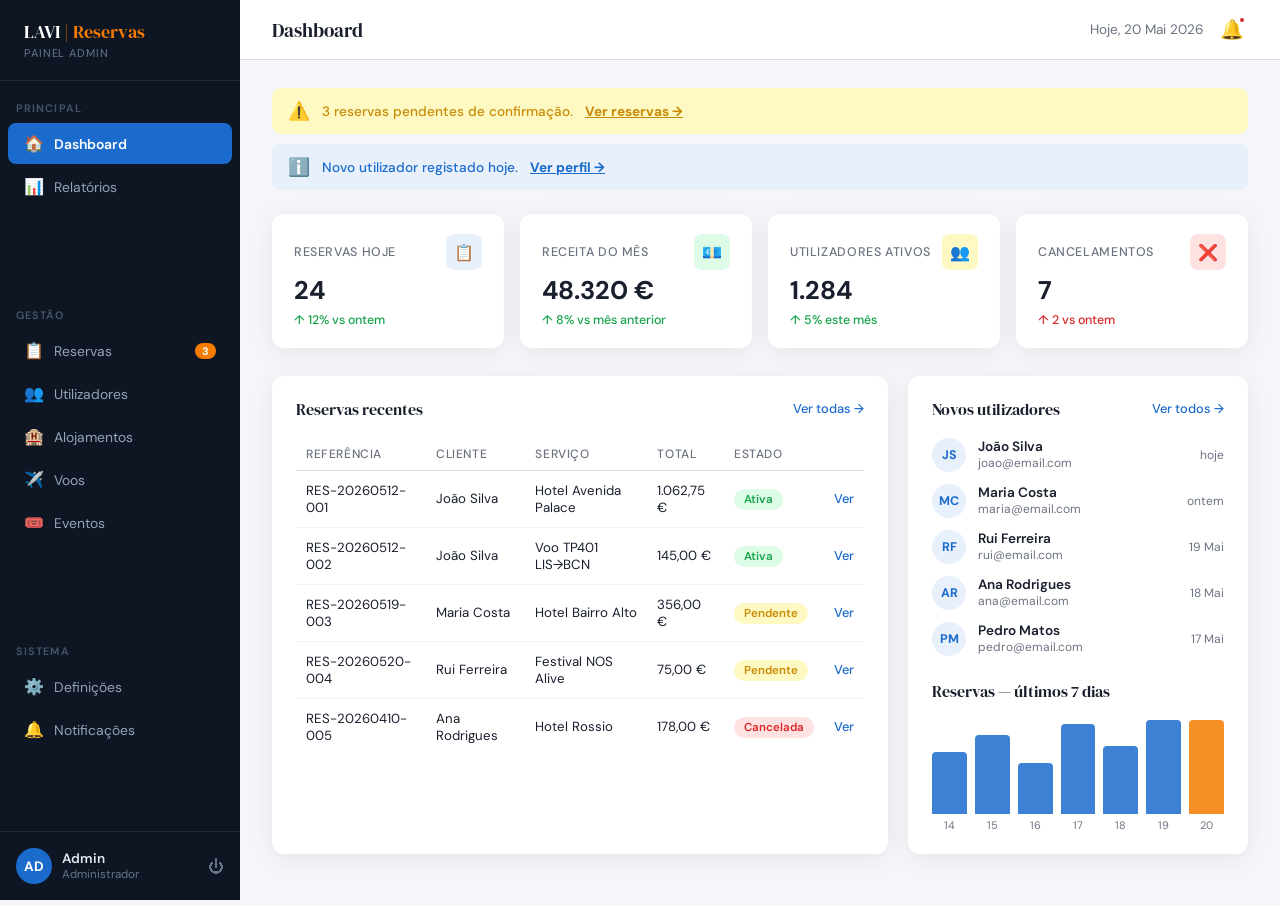
==== admin.html @ dd915f52 "Adicao de pagina de gestao e administracao das reservas" ====
<!DOCTYPE html>
<html lang="pt">
<head>
  <meta charset="UTF-8" />
  <meta name="viewport" content="width=device-width, initial-scale=1.0" />
  <title>LAVI Reservas — Painel Administrativo</title>
  <link rel="preconnect" href="https://fonts.googleapis.com" />
  <link rel="preconnect" href="https://fonts.gstatic.com" crossorigin />
  <link href="https://fonts.googleapis.com/css2?family=DM+Sans:wght@400;500;600&family=DM+Serif+Display&display=swap" rel="stylesheet" />
  <link rel="stylesheet" href="styles/style.css" />
  <style>
    :root {
      --azul:        #1a6bcc;
      --azul-hover:  #155bb0;
      --azul-claro:  #e8f0fb;
      --laranja:     #f57c00;
      --verde:       #16a34a;
      --verde-claro: #dcfce7;
      --vermelho:    #dc2626;
      --verm-claro:  #fee2e2;
      --amarelo:     #ca8a04;
      --amar-claro:  #fef9c3;
      --fundo:       #f4f6f9;
      --branco:      #ffffff;
      --cinza-borda: #d8dde6;
      --cinza-texto: #6b7280;
      --texto:       #1a1f2e;
      --sombra:      0 4px 24px rgba(0,0,0,0.07);
      --radius:      12px;
      --sidebar-w:   240px;
    }

    *, *::before, *::after { box-sizing: border-box; margin: 0; padding: 0; }

    body {
      font-family: 'DM Sans', sans-serif;
      background: var(--fundo);
      color: var(--texto);
      min-height: 100vh;
      display: flex;
    }

    /* ── Sidebar admin ── */
    .sidebar {
      width: var(--sidebar-w);
      background: #0f1623;
      min-height: 100vh;
      display: flex;
      flex-direction: column;
      padding: 0;
      position: fixed;
      top: 0;
      left: 0;
      z-index: 200;
    }

    .sidebar-logo {
      padding: 20px 24px;
      border-bottom: 1px solid #1e2a3a;
      text-decoration: none;
    }

    .sidebar-logo .nome {
      font-family: 'DM Serif Display', serif;
      font-size: 1.1rem;
      color: #ffffff;
    }

    .sidebar-logo .sub {
      font-size: 0.7rem;
      color: #64748b;
      text-transform: uppercase;
      letter-spacing: 0.08em;
      margin-top: 2px;
    }

    .sidebar-logo span { color: var(--laranja); }

    .sidebar-secao {
      padding: 20px 16px 8px;
      font-size: 0.68rem;
      text-transform: uppercase;
      letter-spacing: 0.1em;
      color: #475569;
      font-weight: 600;
    }

    .sidebar-menu {
      list-style: none;
      padding: 0 8px;
      flex: 1;
    }

    .sidebar-menu li a {
      display: flex;
      align-items: center;
      gap: 10px;
      padding: 10px 16px;
      border-radius: 8px;
      text-decoration: none;
      font-size: 0.87rem;
      color: #94a3b8;
      transition: background 0.15s, color 0.15s;
      margin-bottom: 2px;
    }

    .sidebar-menu li a:hover { background: #1e2a3a; color: #e2e8f0; }

    .sidebar-menu li.ativo a {
      background: var(--azul);
      color: #ffffff;
      font-weight: 600;
    }

    .sidebar-menu .icone { font-size: 1rem; width: 20px; text-align: center; }

    .badge-menu {
      margin-left: auto;
      background: var(--laranja);
      color: #fff;
      font-size: 0.68rem;
      font-weight: 700;
      padding: 1px 7px;
      border-radius: 20px;
    }

    .sidebar-footer {
      padding: 16px;
      border-top: 1px solid #1e2a3a;
    }

    .admin-perfil {
      display: flex;
      align-items: center;
      gap: 10px;
    }

    .admin-avatar {
      width: 36px;
      height: 36px;
      border-radius: 50%;
      background: var(--azul);
      color: #fff;
      display: flex;
      align-items: center;
      justify-content: center;
      font-weight: 700;
      font-size: 0.85rem;
      flex-shrink: 0;
    }

    .admin-info .nome { font-size: 0.85rem; color: #e2e8f0; font-weight: 600; }
    .admin-info .cargo { font-size: 0.72rem; color: #64748b; }

    .btn-sair-admin {
      margin-left: auto;
      color: #64748b;
      text-decoration: none;
      font-size: 1rem;
      transition: color 0.2s;
    }

    .btn-sair-admin:hover { color: var(--vermelho); }

    /* ── Conteúdo principal ── */
    .conteudo {
      margin-left: var(--sidebar-w);
      flex: 1;
      display: flex;
      flex-direction: column;
      min-height: 100vh;
    }

    /* Topbar */
    .topbar {
      background: var(--branco);
      border-bottom: 1px solid var(--cinza-borda);
      padding: 0 32px;
      height: 60px;
      display: flex;
      align-items: center;
      justify-content: space-between;
      position: sticky;
      top: 0;
      z-index: 100;
    }

    .topbar h1 {
      font-family: 'DM Serif Display', serif;
      font-size: 1.2rem;
      font-weight: 400;
    }

    .topbar-acoes {
      display: flex;
      align-items: center;
      gap: 12px;
      font-size: 0.85rem;
      color: var(--cinza-texto);
    }

    .btn-notif {
      position: relative;
      background: none;
      border: none;
      font-size: 1.2rem;
      cursor: pointer;
      padding: 4px;
    }

    .notif-dot {
      position: absolute;
      top: 2px;
      right: 2px;
      width: 8px;
      height: 8px;
      background: var(--vermelho);
      border-radius: 50%;
      border: 2px solid var(--branco);
    }

    /* Área principal */
    .area {
      padding: 28px 32px;
      flex: 1;
    }

    /* ── KPI Cards ── */
    .kpis {
      display: grid;
      grid-template-columns: repeat(4, 1fr);
      gap: 16px;
      margin-bottom: 28px;
    }

    .kpi {
      background: var(--branco);
      border-radius: var(--radius);
      box-shadow: var(--sombra);
      padding: 20px 22px;
      display: flex;
      flex-direction: column;
      gap: 8px;
    }

    .kpi-topo {
      display: flex;
      justify-content: space-between;
      align-items: center;
    }

    .kpi-label {
      font-size: 0.78rem;
      color: var(--cinza-texto);
      font-weight: 500;
      text-transform: uppercase;
      letter-spacing: 0.05em;
    }

    .kpi-icone {
      width: 36px;
      height: 36px;
      border-radius: 8px;
      display: flex;
      align-items: center;
      justify-content: center;
      font-size: 1rem;
    }

    .kpi-valor {
      font-size: 1.6rem;
      font-weight: 700;
      color: var(--texto);
      line-height: 1;
    }

    .kpi-delta {
      font-size: 0.78rem;
      font-weight: 500;
    }

    .delta-up   { color: var(--verde); }
    .delta-down { color: var(--vermelho); }

    /* ── Grid de painéis ── */
    .grid-paineis {
      display: grid;
      grid-template-columns: 1fr 340px;
      gap: 20px;
      margin-bottom: 24px;
    }

    .painel {
      background: var(--branco);
      border-radius: var(--radius);
      box-shadow: var(--sombra);
      padding: 22px 24px;
    }

    .painel-header {
      display: flex;
      justify-content: space-between;
      align-items: center;
      margin-bottom: 18px;
    }

    .painel-header h2 {
      font-family: 'DM Serif Display', serif;
      font-size: 1rem;
      font-weight: 400;
    }

    .btn-ver-todos {
      font-size: 0.8rem;
      color: var(--azul);
      text-decoration: none;
      font-weight: 500;
    }

    .btn-ver-todos:hover { text-decoration: underline; }

    /* Tabela de reservas recentes */
    table {
      width: 100%;
      border-collapse: collapse;
      font-size: 0.83rem;
    }

    thead th {
      text-align: left;
      padding: 8px 10px;
      color: var(--cinza-texto);
      font-weight: 500;
      font-size: 0.75rem;
      text-transform: uppercase;
      letter-spacing: 0.05em;
      border-bottom: 1px solid var(--cinza-borda);
    }

    tbody tr { border-bottom: 1px solid #f1f3f7; }
    tbody tr:last-child { border-bottom: none; }

    tbody td {
      padding: 11px 10px;
      color: var(--texto);
      vertical-align: middle;
    }

    .badge-estado {
      font-size: 0.72rem;
      font-weight: 600;
      padding: 3px 10px;
      border-radius: 20px;
      white-space: nowrap;
    }

    .badge-ativa     { background: var(--verde-claro);  color: var(--verde); }
    .badge-pendente  { background: var(--amar-claro);   color: var(--amarelo); }
    .badge-cancelada { background: var(--verm-claro);   color: var(--vermelho); }

    .acao-link {
      color: var(--azul);
      text-decoration: none;
      font-size: 0.8rem;
      font-weight: 500;
    }

    .acao-link:hover { text-decoration: underline; }

    /* Gráfico de barras simples */
    .grafico-barras {
      display: flex;
      align-items: flex-end;
      gap: 8px;
      height: 120px;
      padding-top: 8px;
    }

    .barra-wrap {
      flex: 1;
      display: flex;
      flex-direction: column;
      align-items: center;
      gap: 4px;
      height: 100%;
      justify-content: flex-end;
    }

    .barra {
      width: 100%;
      background: var(--azul);
      border-radius: 4px 4px 0 0;
      opacity: 0.85;
      transition: opacity 0.2s;
    }

    .barra:hover { opacity: 1; }

    .barra-label {
      font-size: 0.68rem;
      color: var(--cinza-texto);
    }

    /* Utilizadores recentes */
    .lista-users { display: flex; flex-direction: column; gap: 12px; }

    .user-row {
      display: flex;
      align-items: center;
      gap: 12px;
    }

    .user-avatar {
      width: 34px;
      height: 34px;
      border-radius: 50%;
      background: var(--azul-claro);
      color: var(--azul);
      display: flex;
      align-items: center;
      justify-content: center;
      font-weight: 700;
      font-size: 0.78rem;
      flex-shrink: 0;
    }

    .user-info .nome { font-size: 0.85rem; font-weight: 600; }
    .user-info .email { font-size: 0.75rem; color: var(--cinza-texto); }

    .user-data {
      margin-left: auto;
      font-size: 0.75rem;
      color: var(--cinza-texto);
    }

    /* Alertas */
    .alertas { display: flex; flex-direction: column; gap: 10px; margin-bottom: 24px; }

    .alerta {
      display: flex;
      align-items: center;
      gap: 12px;
      padding: 12px 16px;
      border-radius: 9px;
      font-size: 0.85rem;
      font-weight: 500;
    }

    .alerta-warn { background: var(--amar-claro); color: var(--amarelo); }
    .alerta-info { background: var(--azul-claro); color: var(--azul); }

    .alerta-icone { font-size: 1.1rem; }
    .alerta a { color: inherit; font-weight: 700; text-decoration: underline; }

    /* ── Responsividade ── */
    @media (max-width: 1024px) {
      .kpis { grid-template-columns: repeat(2, 1fr); }
      .grid-paineis { grid-template-columns: 1fr; }
    }

    @media (max-width: 768px) {
      .sidebar { transform: translateX(-100%); }
      .conteudo { margin-left: 0; }
      .area { padding: 16px; }
      .topbar { padding: 0 16px; }
      .kpis { grid-template-columns: 1fr 1fr; }

      table thead { display: none; }
      table tbody tr { display: block; padding: 10px 0; }
      table tbody td { display: block; padding: 3px 10px; }
      table tbody td::before {
        content: attr(data-label) ": ";
        font-weight: 600;
        color: var(--cinza-texto);
        font-size: 0.75rem;
      }
    }

    @media (max-width: 480px) {
      .kpis { grid-template-columns: 1fr; }
    }
  </style>
</head>
<body>

  <!-- Sidebar -->
  <aside class="sidebar">
    <a href="index.html" class="sidebar-logo">
      <div class="nome">LAVI <span>| Reservas</span></div>
      <div class="sub">Painel Admin</div>
    </a>

    <div class="sidebar-secao">Principal</div>
    <ul class="sidebar-menu">
      <li class="ativo">
        <a href="admin.html"><span class="icone">🏠</span> Dashboard</a>
      </li>
      <li>
        <a href="relatorios.html"><span class="icone">📊</span> Relatórios</a>
      </li>
    </ul>

    <div class="sidebar-secao">Gestão</div>
    <ul class="sidebar-menu">
      <li>
        <a href="#">
          <span class="icone">📋</span> Reservas
          <span class="badge-menu">3</span>
        </a>
      </li>
      <li><a href="#"><span class="icone">👥</span> Utilizadores</a></li>
      <li><a href="#"><span class="icone">🏨</span> Alojamentos</a></li>
      <li><a href="#"><span class="icone">✈️</span> Voos</a></li>
      <li><a href="#"><span class="icone">🎟️</span> Eventos</a></li>
    </ul>

    <div class="sidebar-secao">Sistema</div>
    <ul class="sidebar-menu">
      <li><a href="#"><span class="icone">⚙️</span> Definições</a></li>
      <li><a href="#"><span class="icone">🔔</span> Notificações</a></li>
    </ul>

    <div class="sidebar-footer">
      <div class="admin-perfil">
        <div class="admin-avatar">AD</div>
        <div class="admin-info">
          <div class="nome">Admin</div>
          <div class="cargo">Administrador</div>
        </div>
        <a href="login.html" class="btn-sair-admin" title="Sair">⏻</a>
      </div>
    </div>
  </aside>

  <!-- Conteúdo -->
  <div class="conteudo">

    <!-- Topbar -->
    <div class="topbar">
      <h1>Dashboard</h1>
      <div class="topbar-acoes">
        <span>Hoje, 20 Mai 2026</span>
        <button class="btn-notif">
          🔔
          <span class="notif-dot"></span>
        </button>
      </div>
    </div>

    <!-- Área principal -->
    <div class="area">

      <!-- Alertas -->
      <div class="alertas">
        <div class="alerta alerta-warn">
          <span class="alerta-icone">⚠️</span>
          3 reservas pendentes de confirmação. <a href="#">Ver reservas →</a>
        </div>
        <div class="alerta alerta-info">
          <span class="alerta-icone">ℹ️</span>
          Novo utilizador registado hoje. <a href="#">Ver perfil →</a>
        </div>
      </div>

      <!-- KPIs -->
      <div class="kpis">
        <div class="kpi">
          <div class="kpi-topo">
            <span class="kpi-label">Reservas hoje</span>
            <div class="kpi-icone" style="background:#e8f0fb;">📋</div>
          </div>
          <div class="kpi-valor">24</div>
          <div class="kpi-delta delta-up">↑ 12% vs ontem</div>
        </div>
        <div class="kpi">
          <div class="kpi-topo">
            <span class="kpi-label">Receita do mês</span>
            <div class="kpi-icone" style="background:#dcfce7;">💶</div>
          </div>
          <div class="kpi-valor">48.320 €</div>
          <div class="kpi-delta delta-up">↑ 8% vs mês anterior</div>
        </div>
        <div class="kpi">
          <div class="kpi-topo">
            <span class="kpi-label">Utilizadores ativos</span>
            <div class="kpi-icone" style="background:#fef9c3;">👥</div>
          </div>
          <div class="kpi-valor">1.284</div>
          <div class="kpi-delta delta-up">↑ 5% este mês</div>
        </div>
        <div class="kpi">
          <div class="kpi-topo">
            <span class="kpi-label">Cancelamentos</span>
            <div class="kpi-icone" style="background:#fee2e2;">❌</div>
          </div>
          <div class="kpi-valor">7</div>
          <div class="kpi-delta delta-down">↑ 2 vs ontem</div>
        </div>
      </div>

      <!-- Reservas recentes + Utilizadores -->
      <div class="grid-paineis">

        <!-- Tabela reservas recentes -->
        <div class="painel">
          <div class="painel-header">
            <h2>Reservas recentes</h2>
            <a href="#" class="btn-ver-todos">Ver todas →</a>
          </div>
          <table>
            <thead>
              <tr>
                <th>Referência</th>
                <th>Cliente</th>
                <th>Serviço</th>
                <th>Total</th>
                <th>Estado</th>
                <th></th>
              </tr>
            </thead>
            <tbody>
              <tr>
                <td data-label="Referência">RES-20260512-001</td>
                <td data-label="Cliente">João Silva</td>
                <td data-label="Serviço">Hotel Avenida Palace</td>
                <td data-label="Total">1.062,75 €</td>
                <td data-label="Estado"><span class="badge-estado badge-ativa">Ativa</span></td>
                <td><a href="#" class="acao-link">Ver</a></td>
              </tr>
              <tr>
                <td data-label="Referência">RES-20260512-002</td>
                <td data-label="Cliente">João Silva</td>
                <td data-label="Serviço">Voo TP401 LIS→BCN</td>
                <td data-label="Total">145,00 €</td>
                <td data-label="Estado"><span class="badge-estado badge-ativa">Ativa</span></td>
                <td><a href="#" class="acao-link">Ver</a></td>
              </tr>
              <tr>
                <td data-label="Referência">RES-20260519-003</td>
                <td data-label="Cliente">Maria Costa</td>
                <td data-label="Serviço">Hotel Bairro Alto</td>
                <td data-label="Total">356,00 €</td>
                <td data-label="Estado"><span class="badge-estado badge-pendente">Pendente</span></td>
                <td><a href="#" class="acao-link">Ver</a></td>
              </tr>
              <tr>
                <td data-label="Referência">RES-20260520-004</td>
                <td data-label="Cliente">Rui Ferreira</td>
                <td data-label="Serviço">Festival NOS Alive</td>
                <td data-label="Total">75,00 €</td>
                <td data-label="Estado"><span class="badge-estado badge-pendente">Pendente</span></td>
                <td><a href="#" class="acao-link">Ver</a></td>
              </tr>
              <tr>
                <td data-label="Referência">RES-20260410-005</td>
                <td data-label="Cliente">Ana Rodrigues</td>
                <td data-label="Serviço">Hotel Rossio</td>
                <td data-label="Total">178,00 €</td>
                <td data-label="Estado"><span class="badge-estado badge-cancelada">Cancelada</span></td>
                <td><a href="#" class="acao-link">Ver</a></td>
              </tr>
            </tbody>
          </table>
        </div>

        <!-- Utilizadores recentes -->
        <div class="painel">
          <div class="painel-header">
            <h2>Novos utilizadores</h2>
            <a href="#" class="btn-ver-todos">Ver todos →</a>
          </div>
          <div class="lista-users">
            <div class="user-row">
              <div class="user-avatar">JS</div>
              <div class="user-info">
                <div class="nome">João Silva</div>
                <div class="email">joao@email.com</div>
              </div>
              <div class="user-data">hoje</div>
            </div>
            <div class="user-row">
              <div class="user-avatar">MC</div>
              <div class="user-info">
                <div class="nome">Maria Costa</div>
                <div class="email">maria@email.com</div>
              </div>
              <div class="user-data">ontem</div>
            </div>
            <div class="user-row">
              <div class="user-avatar">RF</div>
              <div class="user-info">
                <div class="nome">Rui Ferreira</div>
                <div class="email">rui@email.com</div>
              </div>
              <div class="user-data">19 Mai</div>
            </div>
            <div class="user-row">
              <div class="user-avatar">AR</div>
              <div class="user-info">
                <div class="nome">Ana Rodrigues</div>
                <div class="email">ana@email.com</div>
              </div>
              <div class="user-data">18 Mai</div>
            </div>
            <div class="user-row">
              <div class="user-avatar">PM</div>
              <div class="user-info">
                <div class="nome">Pedro Matos</div>
                <div class="email">pedro@email.com</div>
              </div>
              <div class="user-data">17 Mai</div>
            </div>
          </div>

          <!-- Gráfico reservas por dia -->
          <div style="margin-top: 24px;">
            <div class="painel-header" style="margin-bottom: 10px;">
              <h2>Reservas — últimos 7 dias</h2>
            </div>
            <div class="grafico-barras">
              <div class="barra-wrap">
                <div class="barra" style="height:55%;"></div>
                <span class="barra-label">14</span>
              </div>
              <div class="barra-wrap">
                <div class="barra" style="height:70%;"></div>
                <span class="barra-label">15</span>
              </div>
              <div class="barra-wrap">
                <div class="barra" style="height:45%;"></div>
                <span class="barra-label">16</span>
              </div>
              <div class="barra-wrap">
                <div class="barra" style="height:80%;"></div>
                <span class="barra-label">17</span>
              </div>
              <div class="barra-wrap">
                <div class="barra" style="height:60%;"></div>
                <span class="barra-label">18</span>
              </div>
              <div class="barra-wrap">
                <div class="barra" style="height:90%;"></div>
                <span class="barra-label">19</span>
              </div>
              <div class="barra-wrap">
                <div class="barra" style="height:100%; background: var(--laranja);"></div>
                <span class="barra-label">20</span>
              </div>
            </div>
          </div>
        </div>

      </div><!-- /grid-paineis -->
    </div><!-- /area -->
  </div><!-- /conteudo -->

</body>
</html>
---- styles/style.css ----
* {
  box-sizing: border-box;
}

body {
  margin: 0;
  font-family: Arial, sans-serif;
  background-color: #f4f4f4;
  color: #222;
}

.header {
  display: flex;
  justify-content: space-between;
  align-items: center;

  padding: 18px 60px;

  background: white;

  box-shadow: 0 2px 10px rgba(0,0,0,0.08);

  position: sticky;
  top: 0;

  z-index: 100;
}

.autocomplete-container{

position:relative;

width:100%;

}

#sugestoes{

position:absolute;

top:100%;

left:0;

width:100%;

background:white;

border-radius:10px;

box-shadow:0 4px 12px rgba(0,0,0,0.12);

overflow:hidden;

z-index:1000;

}

.opcao{

padding:12px;

cursor:pointer;

transition:0.2s;

}

.opcao:hover{

background:#eef4ff;

}

.logo {

font-family: 'DM Serif Display', serif;

font-size: 36px;

color:#1a2a4a;

letter-spacing:2px;

text-shadow:
1px 1px 3px rgba(0,0,0,0.1);

}

.nav a {
  margin-left: 20px;
  text-decoration: none;
  color: #1a6ef5;
  font-weight: 500;
}

.nav a:hover {
  text-decoration: underline;
}

.hero {

  background:
  linear-gradient(
  rgba(15,30,60,0.7),
  rgba(15,30,60,0.7)
  ),

  url("../images/fundo.jpg");

  background-size: cover;

  background-position: center;

  color: white;

  padding: 120px 40px;

  text-align: center;

  animation:fade 1s ease;

}

@keyframes fade{

from{

  opacity:0;

  transform:translateY(25px);

}

to{

  opacity:1;

  transform:translateY(0);

}

}

.hero h1 {

 font-size: 54px;

 margin-bottom: 15px;
}

.hero p {

 font-size: 20px;

 max-width: 600px;

 margin: auto;
}

.pesquisa {
  max-width: 1100px;
  margin: -30px auto 40px;
  padding: 25px;
  background-color: white;
  border-radius: 10px;
  box-shadow:
  0 5px 20px rgba(0,0,0,0.08);
  transition: 0.3s;
}

.pesquisa form {
  display: grid;
  grid-template-columns: repeat(6, 1fr);
  gap: 15px;
  align-items: end;
}

label {
  display: flex;
  flex-direction: column;
  font-size: 14px;
  font-weight: bold;
}

input,
select {

  margin-top: 6px;

  padding: 10px;

  border: 1px solid #ccc;

  border-radius: 5px;

  transition: 0.3s;

  outline: none;
}

input:focus,
select:focus {

  border-color:#1a6ef5;

  box-shadow:

  0 0 10px rgba(26,110,245,0.25);
}

button {
  padding: 11px;
  background-color: #1a6ef5;
  color: white;
  border: none;
  border-radius: 5px;
  font-weight: bold;
  cursor: pointer;
  transition:0.3s;
}

button:hover {
  background-color: #1559c7;
  transform:
  translateY(-2px);
  
  box-shadow:
  0 5px 15px rgba(26,110,245,0.4);
}

.destaques {
  max-width: 1100px;
  margin: 0 auto 40px;
  padding: 0 20px;
}

.cards {
  display: grid;
  grid-template-columns: repeat(3, 1fr);
  gap: 25px;
}

.card img {

 width:100%;

 height:200px;

 object-fit:cover;

 border-radius:18px 18px 0 0;

 display:block;

}

.card{

position:relative;

overflow:hidden;

}

.card {
  background-color: white;
  border-radius: 18px;
  padding: 0;
  overflow: hidden;
  box-shadow: 0 4px 14px rgba(0,0,0,0.12);
}

.badge {
  position: absolute;
  top: 15px;
  left: 15px;

  background-color: #1a6ef5;
  color: white;

  padding: 6px 12px;
  border-radius: 20px;

  font-size: 12px;
  font-weight: bold;

  z-index: 2;
}

.card:hover {

 transform:

 translateY(-8px);

 box-shadow:

 0 10px 25px rgba(0,0,0,0.12);
}

.card img {
  width: 100%;
  height: 170px;
  object-fit: cover;
  display: block;
  transition:0.4s;
}

.card h3,
.card p,
.card a {
  margin-left: 18px;
  margin-right: 18px;
}

.card h3 {
  margin-top: 16px;
  margin-bottom: 8px;
}

.card p {
  margin-bottom: 14px;
  color: #666;
}

.card a {
  display: inline-block;
  margin-bottom: 18px;
}

.card:hover img {

 transform:scale(1.05);
}

.card h3 {
  margin-bottom: 5px;
}

.card a {
  color: #1a6ef5;
  font-weight: bold;
  text-decoration: none;
}

.card a:hover {
  text-decoration: underline;
}

footer {

 background:#1a2a4a;

 color:white;

 padding:30px;

 text-align:center;

 margin-top:60px;
}

/* Responsividade */
@media (max-width: 768px) {
  .header {
    flex-direction: column;
    gap: 10px;
    padding: 16px;
  }

  .nav a {

    margin-left: 20px;

    text-decoration: none;

    color: #1a6ef5;

    font-weight: 500;

    position: relative;
  }

  .nav a::after {

  content: "";

  position: absolute;

  left: 0;

  bottom: -4px;

  width: 0;

  height: 2px;

  background: #1a6ef5;

  transition: 0.3s;
}

.nav a:hover::after {

  width: 100%;
}

  .hero {
    padding: 40px 20px;
  }

  .hero h1 {
    font-size: 28px;
  }

  .pesquisa {
    margin: 20px;
  }

  .pesquisa form {
    grid-template-columns: 1fr;
  }

  .cards {
    grid-template-columns: 1fr;
  }
}
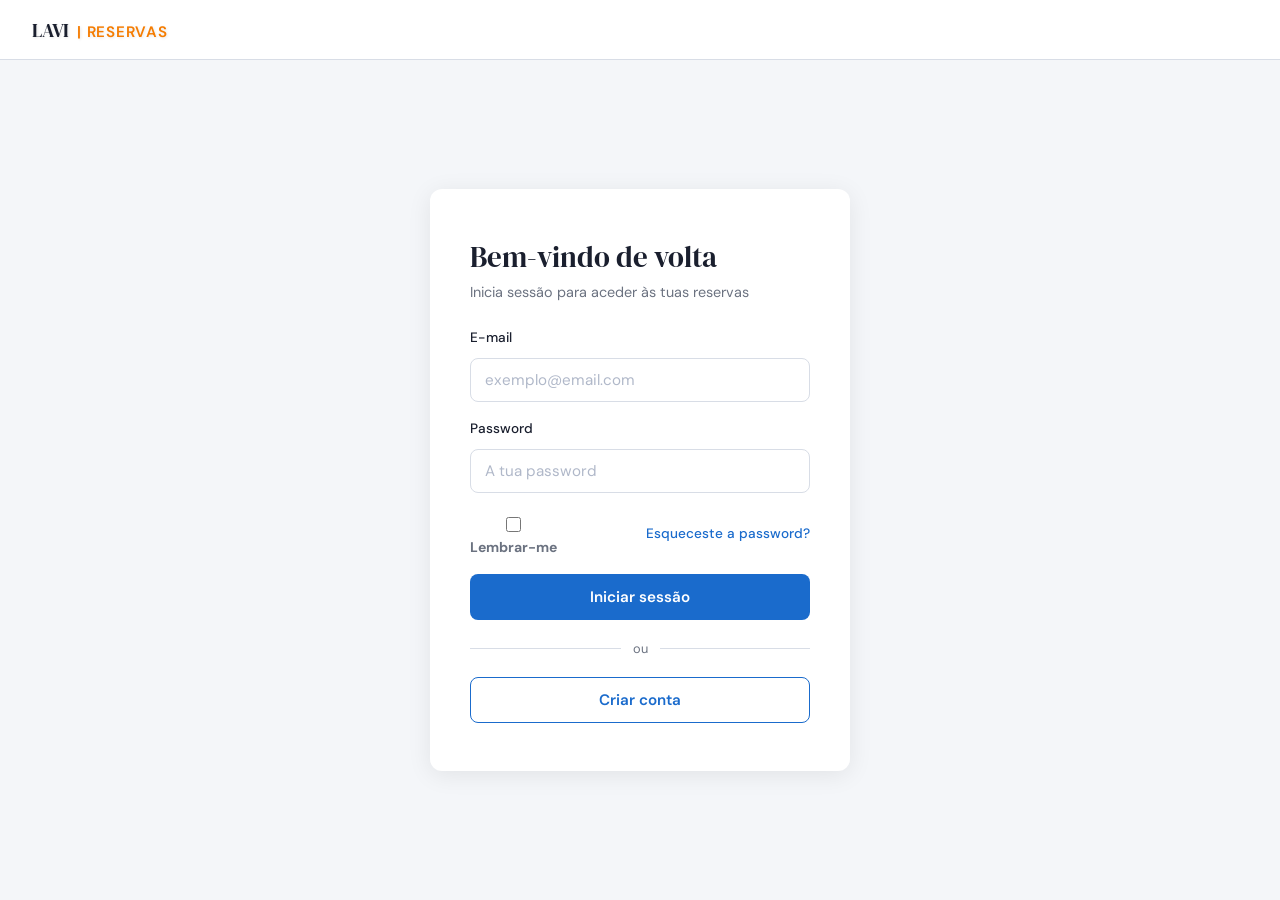
==== commit f6398a1c: "mais fixs em tudo" ====
--- a/admin.html
+++ b/admin.html
@@ -478,6 +478,140 @@
 
     @media (max-width: 480px) {
       .kpis { grid-template-columns: 1fr; }
+    }
+    .admin-btn {
+      display: inline-flex;
+      align-items: center;
+      justify-content: center;
+      gap: 6px;
+      border: none;
+      border-radius: 8px;
+      padding: 8px 12px;
+      background: var(--azul);
+      color: white;
+      font-family: 'DM Sans', sans-serif;
+      font-size: 0.82rem;
+      font-weight: 600;
+      cursor: pointer;
+      text-decoration: none;
+    }
+
+    .admin-btn:hover {
+      background: var(--azul-hover);
+    }
+
+    .admin-btn.secondary {
+      background: var(--azul-claro);
+      color: var(--azul);
+    }
+
+    .admin-btn.danger {
+      background: var(--verm-claro);
+      color: var(--vermelho);
+    }
+
+    .admin-btn.success {
+      background: var(--verde-claro);
+      color: var(--verde);
+    }
+
+    .admin-grid {
+      display: grid;
+      grid-template-columns: repeat(2, 1fr);
+      gap: 16px;
+    }
+
+    .admin-card {
+      background: var(--branco);
+      border-radius: var(--radius);
+      box-shadow: var(--sombra);
+      padding: 22px 24px;
+    }
+
+    .admin-card h2 {
+      font-family: 'DM Serif Display', serif;
+      font-weight: 400;
+      font-size: 1.05rem;
+      margin-bottom: 14px;
+    }
+
+    .admin-form {
+      display: grid;
+      grid-template-columns: repeat(2, 1fr);
+      gap: 14px;
+    }
+
+    .admin-form label {
+      display: flex;
+      flex-direction: column;
+      gap: 6px;
+      font-size: 0.82rem;
+      font-weight: 600;
+    }
+
+    .admin-form input,
+    .admin-form select {
+      height: 40px;
+      border: 1.5px solid var(--cinza-borda);
+      border-radius: 8px;
+      padding: 0 12px;
+      font-family: 'DM Sans', sans-serif;
+    }
+
+    .admin-form .full {
+      grid-column: 1 / -1;
+    }
+
+    .detalhe-box {
+      background: var(--branco);
+      border-radius: var(--radius);
+      box-shadow: var(--sombra);
+      padding: 24px;
+    }
+
+    .detalhe-box h2 {
+      font-family: 'DM Serif Display', serif;
+      font-weight: 400;
+      margin-bottom: 16px;
+    }
+
+    .detalhe-linha {
+      display: flex;
+      justify-content: space-between;
+      border-bottom: 1px solid var(--cinza-borda);
+      padding: 10px 0;
+      font-size: 0.9rem;
+    }
+
+    .detalhe-linha span:first-child {
+      color: var(--cinza-texto);
+    }
+
+    .detalhe-linha span:last-child {
+      font-weight: 600;
+      text-align: right;
+    }
+
+    .acoes-linha {
+      display: flex;
+      gap: 10px;
+      margin-top: 18px;
+      flex-wrap: wrap;
+    }
+
+    .empty-admin {
+      background: var(--branco);
+      border-radius: var(--radius);
+      box-shadow: var(--sombra);
+      padding: 28px;
+      color: var(--cinza-texto);
+    }
+
+    @media (max-width: 768px) {
+      .admin-grid,
+      .admin-form {
+        grid-template-columns: 1fr;
+      }
     }
   </style>
 </head>
@@ -754,5 +888,754 @@
     </div><!-- /area -->
   </div><!-- /conteudo -->
 
+  <script>
+    document.addEventListener('DOMContentLoaded', () => {
+      const CURRENT_USER_KEY = 'lavi_current_user';
+      const USERS_KEY = 'lavi_users';
+
+      const area = document.querySelector('.area');
+      const topbarTitle = document.querySelector('.topbar h1');
+      const dashboardHTML = area.innerHTML;
+
+      let reservas = [
+        {
+          ref: 'RES-20260512-001',
+          cliente: 'João Silva',
+          email: 'joao@email.com',
+          servico: 'Hotel Avenida Palace',
+          tipo: 'Hotel',
+          total: '1.062,75 €',
+          estado: 'Ativa'
+        },
+        {
+          ref: 'RES-20260512-002',
+          cliente: 'João Silva',
+          email: 'joao@email.com',
+          servico: 'Voo TP401 LIS→BCN',
+          tipo: 'Voo',
+          total: '145,00 €',
+          estado: 'Ativa'
+        },
+        {
+          ref: 'RES-20260519-003',
+          cliente: 'Maria Costa',
+          email: 'maria@email.com',
+          servico: 'Hotel Bairro Alto',
+          tipo: 'Hotel',
+          total: '356,00 €',
+          estado: 'Pendente'
+        },
+        {
+          ref: 'RES-20260520-004',
+          cliente: 'Rui Ferreira',
+          email: 'rui@email.com',
+          servico: 'Festival NOS Alive',
+          tipo: 'Evento',
+          total: '75,00 €',
+          estado: 'Pendente'
+        },
+        {
+          ref: 'RES-20260410-005',
+          cliente: 'Ana Rodrigues',
+          email: 'ana@email.com',
+          servico: 'Hotel Rossio',
+          tipo: 'Hotel',
+          total: '178,00 €',
+          estado: 'Cancelada'
+        }
+      ];
+
+      let alojamentos = [
+        { nome: 'Hotel Avenida Palace', cidade: 'Lisboa', estrelas: 5, preco: '195 €' },
+        { nome: 'Hotel Bairro Alto', cidade: 'Lisboa', estrelas: 4, preco: '145 €' },
+        { nome: 'Residencial Rossio', cidade: 'Lisboa', estrelas: 3, preco: '55 €' }
+      ];
+
+      let voos = [
+        { nome: 'TAP Air Portugal', rota: 'LIS → BCN', preco: '89 €', estado: 'Ativo' },
+        { nome: 'Ryanair', rota: 'MAD → LIS', preco: '35 €', estado: 'Ativo' }
+      ];
+
+      let eventos = [
+        { nome: 'Festival NOS Alive', cidade: 'Lisboa', preco: '75 €', estado: 'Ativo' }
+      ];
+
+      function lerJSON(storage, key) {
+        try {
+          const dados = storage.getItem(key);
+          return dados ? JSON.parse(dados) : null;
+        } catch {
+          return null;
+        }
+      }
+
+      const utilizador =
+        lerJSON(localStorage, CURRENT_USER_KEY) ||
+        lerJSON(sessionStorage, CURRENT_USER_KEY);
+
+      if (!utilizador || utilizador.role !== 'admin') {
+        window.location.href = 'login.html';
+        return;
+      }
+
+      function terminarSessao(event) {
+        event.preventDefault();
+
+        localStorage.removeItem(CURRENT_USER_KEY);
+        sessionStorage.removeItem(CURRENT_USER_KEY);
+
+        window.location.href = 'index.html';
+      }
+
+      const sairBtn = document.querySelector('.btn-sair-admin');
+
+      if (sairBtn) {
+        sairBtn.addEventListener('click', terminarSessao);
+      }
+
+      function definirTitulo(titulo) {
+        if (topbarTitle) {
+          topbarTitle.textContent = titulo;
+        }
+      }
+
+      function limparMenuAtivo() {
+        document.querySelectorAll('.sidebar-menu li').forEach(li => {
+          li.classList.remove('ativo');
+        });
+      }
+
+      function ativarMenuPorTexto(texto) {
+        limparMenuAtivo();
+
+        document.querySelectorAll('.sidebar-menu li a').forEach(link => {
+          if (link.textContent.trim().toLowerCase().includes(texto.toLowerCase())) {
+            link.closest('li').classList.add('ativo');
+          }
+        });
+      }
+
+      function badgeEstado(estado) {
+        const estadoNormalizado = estado.toLowerCase();
+
+        if (estadoNormalizado === 'ativa' || estadoNormalizado === 'ativo') {
+          return `<span class="badge-estado badge-ativa">${estado}</span>`;
+        }
+
+        if (estadoNormalizado === 'pendente') {
+          return `<span class="badge-estado badge-pendente">${estado}</span>`;
+        }
+
+        return `<span class="badge-estado badge-cancelada">${estado}</span>`;
+      }
+
+      function renderDashboard() {
+        definirTitulo('Dashboard');
+        ativarMenuPorTexto('Dashboard');
+
+        area.innerHTML = dashboardHTML;
+        ligarBotoesDashboard();
+      }
+
+      function renderReservas() {
+        definirTitulo('Reservas');
+        ativarMenuPorTexto('Reservas');
+
+        area.innerHTML = `
+          <div class="painel">
+            <div class="painel-header">
+              <h2>Gestão de reservas</h2>
+              <button class="admin-btn" id="btn-nova-reserva">+ Nova reserva</button>
+            </div>
+
+            <table>
+              <thead>
+                <tr>
+                  <th>Referência</th>
+                  <th>Cliente</th>
+                  <th>Serviço</th>
+                  <th>Tipo</th>
+                  <th>Total</th>
+                  <th>Estado</th>
+                  <th>Ações</th>
+                </tr>
+              </thead>
+
+              <tbody>
+                ${reservas.map(reserva => `
+                  <tr>
+                    <td data-label="Referência">${reserva.ref}</td>
+                    <td data-label="Cliente">${reserva.cliente}</td>
+                    <td data-label="Serviço">${reserva.servico}</td>
+                    <td data-label="Tipo">${reserva.tipo}</td>
+                    <td data-label="Total">${reserva.total}</td>
+                    <td data-label="Estado">${badgeEstado(reserva.estado)}</td>
+                    <td data-label="Ações">
+                      <button class="admin-btn secondary" data-ver-reserva="${reserva.ref}">Ver</button>
+                    </td>
+                  </tr>
+                `).join('')}
+              </tbody>
+            </table>
+          </div>
+        `;
+
+        document.querySelectorAll('[data-ver-reserva]').forEach(btn => {
+          btn.addEventListener('click', () => {
+            renderDetalheReserva(btn.dataset.verReserva);
+          });
+        });
+
+        document.getElementById('btn-nova-reserva').addEventListener('click', () => {
+          alert('Função simulada: numa aplicação real, aqui abriria o formulário de criação de reserva.');
+        });
+      }
+
+      function renderDetalheReserva(ref) {
+        const reserva = reservas.find(r => r.ref === ref);
+
+        if (!reserva) {
+          renderReservas();
+          return;
+        }
+
+        definirTitulo('Detalhe da reserva');
+
+        area.innerHTML = `
+          <div class="detalhe-box">
+            <h2>${reserva.ref}</h2>
+
+            <div class="detalhe-linha">
+              <span>Cliente</span>
+              <span>${reserva.cliente}</span>
+            </div>
+
+            <div class="detalhe-linha">
+              <span>E-mail</span>
+              <span>${reserva.email}</span>
+            </div>
+
+            <div class="detalhe-linha">
+              <span>Serviço</span>
+              <span>${reserva.servico}</span>
+            </div>
+
+            <div class="detalhe-linha">
+              <span>Tipo</span>
+              <span>${reserva.tipo}</span>
+            </div>
+
+            <div class="detalhe-linha">
+              <span>Total</span>
+              <span>${reserva.total}</span>
+            </div>
+
+            <div class="detalhe-linha">
+              <span>Estado</span>
+              <span>${badgeEstado(reserva.estado)}</span>
+            </div>
+
+            <div class="acoes-linha">
+              <button class="admin-btn secondary" id="voltar-reservas">← Voltar</button>
+              <button class="admin-btn success" id="confirmar-reserva">Confirmar</button>
+              <button class="admin-btn danger" id="cancelar-reserva">Cancelar</button>
+            </div>
+          </div>
+        `;
+
+        document.getElementById('voltar-reservas').addEventListener('click', renderReservas);
+
+        document.getElementById('confirmar-reserva').addEventListener('click', () => {
+          reserva.estado = 'Ativa';
+          renderDetalheReserva(ref);
+        });
+
+        document.getElementById('cancelar-reserva').addEventListener('click', () => {
+          reserva.estado = 'Cancelada';
+          renderDetalheReserva(ref);
+        });
+      }
+
+      function obterUtilizadores() {
+        const usersGuardados = lerJSON(localStorage, USERS_KEY) || [];
+
+        const exemplos = [
+          { nome: 'João Silva', email: 'joao@email.com', role: 'user' },
+          { nome: 'Maria Costa', email: 'maria@email.com', role: 'user' },
+          { nome: 'Rui Ferreira', email: 'rui@email.com', role: 'user' }
+        ];
+
+        const todos = [...usersGuardados, ...exemplos];
+
+        return todos.filter((user, index, arr) => {
+          return arr.findIndex(u => u.email === user.email) === index;
+        });
+      }
+
+      function renderUtilizadores() {
+        definirTitulo('Utilizadores');
+        ativarMenuPorTexto('Utilizadores');
+
+        const users = obterUtilizadores();
+
+        area.innerHTML = `
+          <div class="painel">
+            <div class="painel-header">
+              <h2>Utilizadores registados</h2>
+              <button class="admin-btn" id="exportar-users">Exportar lista</button>
+            </div>
+
+            <table>
+              <thead>
+                <tr>
+                  <th>Nome</th>
+                  <th>E-mail</th>
+                  <th>Perfil</th>
+                  <th>Estado</th>
+                  <th>Ações</th>
+                </tr>
+              </thead>
+
+              <tbody>
+                ${users.map(user => `
+                  <tr>
+                    <td data-label="Nome">${user.nome || 'Utilizador'}</td>
+                    <td data-label="E-mail">${user.email}</td>
+                    <td data-label="Perfil">${user.role || 'user'}</td>
+                    <td data-label="Estado">${badgeEstado('Ativa')}</td>
+                    <td data-label="Ações">
+                      <button class="admin-btn secondary" data-user-email="${user.email}">Ver</button>
+                    </td>
+                  </tr>
+                `).join('')}
+              </tbody>
+            </table>
+          </div>
+        `;
+
+        document.querySelectorAll('[data-user-email]').forEach(btn => {
+          btn.addEventListener('click', () => {
+            renderDetalheUtilizador(btn.dataset.userEmail);
+          });
+        });
+
+        document.getElementById('exportar-users').addEventListener('click', () => {
+          alert('Função simulada: lista de utilizadores exportada.');
+        });
+      }
+
+      function renderDetalheUtilizador(email) {
+        const user = obterUtilizadores().find(u => u.email === email);
+
+        if (!user) {
+          renderUtilizadores();
+          return;
+        }
+
+        definirTitulo('Detalhe do utilizador');
+
+        area.innerHTML = `
+          <div class="detalhe-box">
+            <h2>${user.nome || 'Utilizador'}</h2>
+
+            <div class="detalhe-linha">
+              <span>E-mail</span>
+              <span>${user.email}</span>
+            </div>
+
+            <div class="detalhe-linha">
+              <span>Perfil</span>
+              <span>${user.role || 'user'}</span>
+            </div>
+
+            <div class="detalhe-linha">
+              <span>Estado</span>
+              <span>${badgeEstado('Ativa')}</span>
+            </div>
+
+            <div class="acoes-linha">
+              <button class="admin-btn secondary" id="voltar-users">← Voltar</button>
+              <button class="admin-btn danger" id="bloquear-user">Bloquear utilizador</button>
+            </div>
+          </div>
+        `;
+
+        document.getElementById('voltar-users').addEventListener('click', renderUtilizadores);
+
+        document.getElementById('bloquear-user').addEventListener('click', () => {
+          alert('Função simulada: utilizador bloqueado.');
+        });
+      }
+
+      function renderAlojamentos() {
+        definirTitulo('Alojamentos');
+        ativarMenuPorTexto('Alojamentos');
+
+        area.innerHTML = `
+          <div class="painel">
+            <div class="painel-header">
+              <h2>Alojamentos</h2>
+              <button class="admin-btn" id="novo-alojamento">+ Adicionar alojamento</button>
+            </div>
+
+            <table>
+              <thead>
+                <tr>
+                  <th>Nome</th>
+                  <th>Cidade</th>
+                  <th>Estrelas</th>
+                  <th>Preço/noite</th>
+                  <th>Ações</th>
+                </tr>
+              </thead>
+
+              <tbody>
+                ${alojamentos.map((hotel, index) => `
+                  <tr>
+                    <td>${hotel.nome}</td>
+                    <td>${hotel.cidade}</td>
+                    <td>${'★'.repeat(hotel.estrelas)}</td>
+                    <td>${hotel.preco}</td>
+                    <td>
+                      <button class="admin-btn danger" data-remover-alojamento="${index}">Remover</button>
+                    </td>
+                  </tr>
+                `).join('')}
+              </tbody>
+            </table>
+          </div>
+        `;
+
+        document.getElementById('novo-alojamento').addEventListener('click', () => {
+          alojamentos.push({
+            nome: 'Novo Alojamento',
+            cidade: 'Lisboa',
+            estrelas: 4,
+            preco: '120 €'
+          });
+
+          renderAlojamentos();
+        });
+
+        document.querySelectorAll('[data-remover-alojamento]').forEach(btn => {
+          btn.addEventListener('click', () => {
+            alojamentos.splice(Number(btn.dataset.removerAlojamento), 1);
+            renderAlojamentos();
+          });
+        });
+      }
+
+      function renderVoos() {
+        definirTitulo('Voos');
+        ativarMenuPorTexto('Voos');
+
+        area.innerHTML = `
+          <div class="painel">
+            <div class="painel-header">
+              <h2>Voos</h2>
+              <button class="admin-btn" id="novo-voo">+ Adicionar voo</button>
+            </div>
+
+            <table>
+              <thead>
+                <tr>
+                  <th>Companhia</th>
+                  <th>Rota</th>
+                  <th>Preço</th>
+                  <th>Estado</th>
+                  <th>Ações</th>
+                </tr>
+              </thead>
+
+              <tbody>
+                ${voos.map((voo, index) => `
+                  <tr>
+                    <td>${voo.nome}</td>
+                    <td>${voo.rota}</td>
+                    <td>${voo.preco}</td>
+                    <td>${badgeEstado(voo.estado)}</td>
+                    <td>
+                      <button class="admin-btn danger" data-remover-voo="${index}">Remover</button>
+                    </td>
+                  </tr>
+                `).join('')}
+              </tbody>
+            </table>
+          </div>
+        `;
+
+        document.getElementById('novo-voo').addEventListener('click', () => {
+          voos.push({
+            nome: 'Nova Companhia',
+            rota: 'OPO → LIS',
+            preco: '59 €',
+            estado: 'Ativo'
+          });
+
+          renderVoos();
+        });
+
+        document.querySelectorAll('[data-remover-voo]').forEach(btn => {
+          btn.addEventListener('click', () => {
+            voos.splice(Number(btn.dataset.removerVoo), 1);
+            renderVoos();
+          });
+        });
+      }
+
+      function renderEventos() {
+        definirTitulo('Eventos');
+        ativarMenuPorTexto('Eventos');
+
+        area.innerHTML = `
+          <div class="painel">
+            <div class="painel-header">
+              <h2>Eventos</h2>
+              <button class="admin-btn" id="novo-evento">+ Adicionar evento</button>
+            </div>
+
+            <table>
+              <thead>
+                <tr>
+                  <th>Evento</th>
+                  <th>Cidade</th>
+                  <th>Preço</th>
+                  <th>Estado</th>
+                  <th>Ações</th>
+                </tr>
+              </thead>
+
+              <tbody>
+                ${eventos.map((evento, index) => `
+                  <tr>
+                    <td>${evento.nome}</td>
+                    <td>${evento.cidade}</td>
+                    <td>${evento.preco}</td>
+                    <td>${badgeEstado(evento.estado)}</td>
+                    <td>
+                      <button class="admin-btn danger" data-remover-evento="${index}">Remover</button>
+                    </td>
+                  </tr>
+                `).join('')}
+              </tbody>
+            </table>
+          </div>
+        `;
+
+        document.getElementById('novo-evento').addEventListener('click', () => {
+          eventos.push({
+            nome: 'Novo Evento',
+            cidade: 'Porto',
+            preco: '45 €',
+            estado: 'Ativo'
+          });
+
+          renderEventos();
+        });
+
+        document.querySelectorAll('[data-remover-evento]').forEach(btn => {
+          btn.addEventListener('click', () => {
+            eventos.splice(Number(btn.dataset.removerEvento), 1);
+            renderEventos();
+          });
+        });
+      }
+
+      function renderRelatorios() {
+        definirTitulo('Relatórios');
+        ativarMenuPorTexto('Relatórios');
+
+        area.innerHTML = `
+          <div class="admin-grid">
+            <div class="admin-card">
+              <h2>Receita mensal</h2>
+              <div class="kpi-valor">48.320 €</div>
+              <p class="kpi-delta delta-up">↑ 8% vs mês anterior</p>
+            </div>
+
+            <div class="admin-card">
+              <h2>Taxa de cancelamento</h2>
+              <div class="kpi-valor">4,8%</div>
+              <p class="kpi-delta delta-down">↑ 0,7% vs mês anterior</p>
+            </div>
+
+            <div class="admin-card">
+              <h2>Serviço mais reservado</h2>
+              <div class="kpi-valor">Hotéis</div>
+              <p class="kpi-delta delta-up">62% das reservas</p>
+            </div>
+
+            <div class="admin-card">
+              <h2>Destino principal</h2>
+              <div class="kpi-valor">Lisboa</div>
+              <p class="kpi-delta delta-up">74% das pesquisas</p>
+            </div>
+          </div>
+        `;
+      }
+
+      function renderDefinicoes() {
+        definirTitulo('Definições');
+        ativarMenuPorTexto('Definições');
+
+        area.innerHTML = `
+          <div class="admin-card">
+            <h2>Definições do sistema</h2>
+
+            <form class="admin-form" id="form-definicoes">
+              <label>
+                Nome da plataforma
+                <input type="text" value="LAVI Reservas">
+              </label>
+
+              <label>
+                Moeda
+                <select>
+                  <option>EUR</option>
+                  <option>USD</option>
+                  <option>GBP</option>
+                </select>
+              </label>
+
+              <label>
+                Reservas automáticas
+                <select>
+                  <option>Ativas</option>
+                  <option>Desativadas</option>
+                </select>
+              </label>
+
+              <label>
+                Notificações por e-mail
+                <select>
+                  <option>Ativas</option>
+                  <option>Desativadas</option>
+                </select>
+              </label>
+
+              <div class="full">
+                <button class="admin-btn" type="submit">Guardar definições</button>
+              </div>
+            </form>
+          </div>
+        `;
+
+        document.getElementById('form-definicoes').addEventListener('submit', event => {
+          event.preventDefault();
+          alert('Definições guardadas com sucesso.');
+        });
+      }
+
+      function renderNotificacoes() {
+        definirTitulo('Notificações');
+        ativarMenuPorTexto('Notificações');
+
+        area.innerHTML = `
+          <div class="alertas">
+            <div class="alerta alerta-warn">
+              <span class="alerta-icone">⚠️</span>
+              3 reservas pendentes de confirmação.
+            </div>
+
+            <div class="alerta alerta-info">
+              <span class="alerta-icone">ℹ️</span>
+              Novo utilizador registado hoje.
+            </div>
+          </div>
+
+          <div class="painel">
+            <div class="painel-header">
+              <h2>Centro de notificações</h2>
+              <button class="admin-btn secondary" id="limpar-notificacoes">Marcar como lidas</button>
+            </div>
+
+            <p style="color: var(--cinza-texto); font-size: 0.9rem;">
+              Todas as notificações administrativas aparecem aqui.
+            </p>
+          </div>
+        `;
+
+        document.getElementById('limpar-notificacoes').addEventListener('click', () => {
+          alert('Notificações marcadas como lidas.');
+        });
+      }
+
+      function ligarBotoesDashboard() {
+        const notifBtn = document.querySelector('.btn-notif');
+
+        if (notifBtn) {
+          notifBtn.addEventListener('click', renderNotificacoes);
+        }
+
+        const linksAlerta = document.querySelectorAll('.alerta a');
+
+        if (linksAlerta[0]) {
+          linksAlerta[0].addEventListener('click', event => {
+            event.preventDefault();
+            renderReservas();
+          });
+        }
+
+        if (linksAlerta[1]) {
+          linksAlerta[1].addEventListener('click', event => {
+            event.preventDefault();
+            renderUtilizadores();
+          });
+        }
+
+        const verTodas = document.querySelector('.btn-ver-todos');
+
+        if (verTodas) {
+          verTodas.addEventListener('click', event => {
+            event.preventDefault();
+            renderReservas();
+          });
+        }
+
+        const verTodosUsers = document.querySelectorAll('.btn-ver-todos')[1];
+
+        if (verTodosUsers) {
+          verTodosUsers.addEventListener('click', event => {
+            event.preventDefault();
+            renderUtilizadores();
+          });
+        }
+
+        document.querySelectorAll('.acao-link').forEach((link, index) => {
+          link.addEventListener('click', event => {
+            event.preventDefault();
+
+            if (reservas[index]) {
+              renderDetalheReserva(reservas[index].ref);
+            }
+          });
+        });
+      }
+
+      function ligarMenuLateral() {
+        document.querySelectorAll('.sidebar-menu li a').forEach(link => {
+          const texto = link.textContent.trim().toLowerCase();
+
+          link.addEventListener('click', event => {
+            event.preventDefault();
+
+            if (texto.includes('dashboard')) renderDashboard();
+            else if (texto.includes('relatórios')) renderRelatorios();
+            else if (texto.includes('reservas')) renderReservas();
+            else if (texto.includes('utilizadores')) renderUtilizadores();
+            else if (texto.includes('alojamentos')) renderAlojamentos();
+            else if (texto.includes('voos')) renderVoos();
+            else if (texto.includes('eventos')) renderEventos();
+            else if (texto.includes('definições')) renderDefinicoes();
+            else if (texto.includes('notificações')) renderNotificacoes();
+          });
+        });
+      }
+
+      ligarMenuLateral();
+      ligarBotoesDashboard();
+    });
+  </script>
+
 </body>
 </html>
--- a/styles/style.css
+++ b/styles/style.css
@@ -87,11 +87,39 @@
 
 }
 
-.nav a {
-  margin-left: 20px;
+.nav {
+  display: flex;
+  gap: 12px;
+  align-items: center;
+}
+
+.nav-btn {
   text-decoration: none;
   color: #1a6ef5;
-  font-weight: 500;
+  background-color: white;
+
+  padding: 10px 18px;
+  border: 1px solid #1a6ef5;
+  border-radius: 25px;
+
+  font-weight: 600;
+  transition: 0.3s;
+}
+
+.nav-btn:hover {
+  background-color: #1a6ef5;
+  color: white;
+  transform: translateY(-2px);
+  box-shadow: 0 4px 12px rgba(26,110,245,0.25);
+}
+
+.login-btn {
+  background-color: #1a6ef5;
+  color: white;
+}
+
+.login-btn:hover {
+  background-color: #1559c7;
 }
 
 .nav a:hover {
@@ -162,11 +190,21 @@
   max-width: 1100px;
   margin: -30px auto 40px;
   padding: 25px;
+
   background-color: white;
-  border-radius: 10px;
-  box-shadow:
-  0 5px 20px rgba(0,0,0,0.08);
-  transition: 0.3s;
+  border-radius: 18px;
+
+  box-shadow: 0 5px 20px rgba(0,0,0,0.08);
+
+  position: relative;
+  z-index: 10;
+}
+
+.pesquisa h2 {
+  margin-top: 0;
+  margin-bottom: 20px;
+
+  color: #1a2a4a;
 }
 
 .pesquisa form {
@@ -174,6 +212,53 @@
   grid-template-columns: repeat(6, 1fr);
   gap: 15px;
   align-items: end;
+}
+
+.pesquisa label {
+  display: flex;
+  flex-direction: column;
+
+  font-size: 14px;
+  font-weight: bold;
+  color: #333;
+}
+
+.pesquisa input,
+.pesquisa select {
+  margin-top: 6px;
+  padding: 11px;
+
+  border: 1px solid #ccc;
+  border-radius: 8px;
+
+  outline: none;
+  transition: 0.3s;
+}
+
+.pesquisa input:focus,
+.pesquisa select:focus {
+  border-color: #1a6ef5;
+  box-shadow: 0 0 10px rgba(26,110,245,0.25);
+}
+
+.pesquisa button {
+  padding: 12px;
+
+  background-color: #1a6ef5;
+  color: white;
+
+  border: none;
+  border-radius: 8px;
+
+  font-weight: bold;
+  cursor: pointer;
+  transition: 0.3s;
+}
+
+.pesquisa button:hover {
+  background-color: #1559c7;
+  transform: translateY(-2px);
+  box-shadow: 0 5px 15px rgba(26,110,245,0.4);
 }
 
 label {
@@ -365,53 +450,18 @@
 @media (max-width: 768px) {
   .header {
     flex-direction: column;
-    gap: 10px;
+    gap: 15px;
     padding: 16px;
   }
 
-  .nav a {
-
-    margin-left: 20px;
-
-    text-decoration: none;
-
-    color: #1a6ef5;
-
-    font-weight: 500;
-
-    position: relative;
-  }
-
-  .nav a::after {
-
-  content: "";
-
-  position: absolute;
-
-  left: 0;
-
-  bottom: -4px;
-
-  width: 0;
-
-  height: 2px;
-
-  background: #1a6ef5;
-
-  transition: 0.3s;
-}
-
-.nav a:hover::after {
-
-  width: 100%;
-}
-
-  .hero {
-    padding: 40px 20px;
-  }
-
-  .hero h1 {
-    font-size: 28px;
+  .nav {
+    flex-wrap: wrap;
+    justify-content: center;
+  }
+
+  .nav-btn {
+    padding: 8px 14px;
+    font-size: 14px;
   }
 
   .pesquisa {
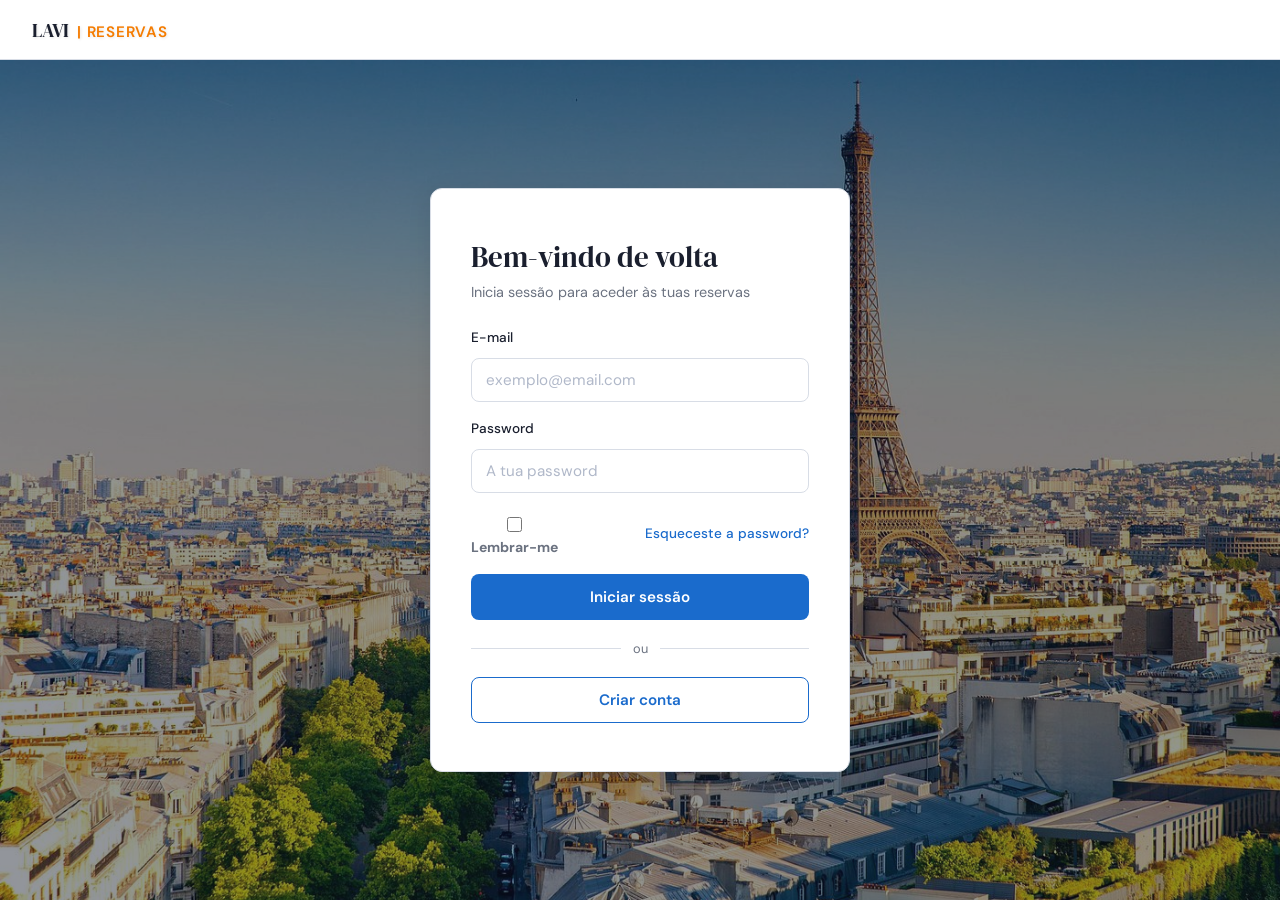
==== commit 8876b5cd: "arrumacao" ====
--- a/admin.html
+++ b/admin.html
@@ -888,6 +888,8 @@
     </div><!-- /area -->
   </div><!-- /conteudo -->
 
+  <script src="scripts/auth-navbar.js"></script>
+
   <script>
     document.addEventListener('DOMContentLoaded', () => {
       const CURRENT_USER_KEY = 'lavi_current_user';
--- a/styles/style.css
+++ b/styles/style.css
@@ -26,6 +26,34 @@
   z-index: 100;
 }
 
+#nav-auth {
+  display: flex;
+  align-items: center;
+  gap: 12px;
+}
+
+.btn-nav-sair {
+  padding: 7px 16px;
+  border: none;
+  border-radius: 7px;
+  background: #dc2626;
+  color: white;
+  font-weight: 600;
+  cursor: pointer;
+  font-family: inherit;
+}
+
+.btn-nav-sair:hover {
+  background: #b91c1c;
+}
+
+.logo span {
+  color: #f57c00;
+  font-size: inherit;
+  font-weight: inherit;
+  margin-left: 4px;
+}
+
 .autocomplete-container{
 
 position:relative;
@@ -127,27 +155,80 @@
 }
 
 .hero {
-
-  background:
-  linear-gradient(
-  rgba(15,30,60,0.7),
-  rgba(15,30,60,0.7)
-  ),
-
-  url("../images/fundo.jpg");
+  position: relative;
+  min-height: 380px;
+  width: 100%;
+  margin: 0;
+  padding: 40px 20px;
+
+  display: flex;
+  align-items: center;
+  justify-content: center;
+  text-align: center;
+
+  color: white;
+  border-radius: 16px;
+  overflow: hidden;
+
+  box-shadow: inset 0 0 0 4px #f57c00;
+}
+
+.hero-slide {
+  position: absolute;
+  inset: 0;
 
   background-size: cover;
-
   background-position: center;
-
-  color: white;
-
-  padding: 120px 40px;
-
-  text-align: center;
-
-  animation:fade 1s ease;
-
+  background-repeat: no-repeat;
+
+  opacity: 0;
+  transform: scale(1.03);
+  transition: opacity 1s ease-in-out, transform 4s ease;
+  z-index: 1;
+}
+
+.hero-slide.active {
+  opacity: 1;
+  transform: scale(1);
+}
+
+.hero-overlay {
+  position: absolute;
+  inset: 0;
+  background: rgba(0, 0, 0, 0.45);
+  z-index: 2;
+}
+
+.hero-content {
+  position: relative;
+  z-index: 3;
+  max-width: 700px;
+}
+
+.hero h1 {
+  font-size: 2.8rem;
+  margin-bottom: 14px;
+}
+
+.hero p {
+  font-size: 1.1rem;
+  margin-bottom: 22px;
+}
+
+.hero-btn {
+  display: inline-block;
+  background-color: #f57c00;
+  color: white;
+  text-decoration: none;
+  padding: 12px 22px;
+  border-radius: 8px;
+  font-weight: bold;
+  transition: background-color 0.2s ease;
+  margin-top: 20px;
+}
+
+.hero-btn:hover {
+  background-color: #d96d00;
 }
 
 @keyframes fade{
@@ -184,6 +265,11 @@
  max-width: 600px;
 
  margin: auto;
+}
+
+.voos-destaque {
+  padding: 40px 20px;
+  background: #ffffff;
 }
 
 .pesquisa {
@@ -292,6 +378,17 @@
   box-shadow:
 
   0 0 10px rgba(26,110,245,0.25);
+}
+
+footer a {
+  color: inherit;
+  text-decoration: none;
+  font-weight: 600;
+}
+
+footer a:hover {
+  color: #1a6bcc;
+  text-decoration: underline;
 }
 
 button {
@@ -475,4 +572,23 @@
   .cards {
     grid-template-columns: 1fr;
   }
-}
+    .hero {
+    min-height: 300px;
+    margin: 16px;
+    padding: 30px 16px;
+  }
+
+  .hero h1 {
+    font-size: 2rem;
+  }
+
+  .hero p {
+    font-size: 1rem;
+  }
+
+  .hero-btn {
+    padding: 10px 18px;
+    font-size: 0.95rem;
+  }
+}
+
